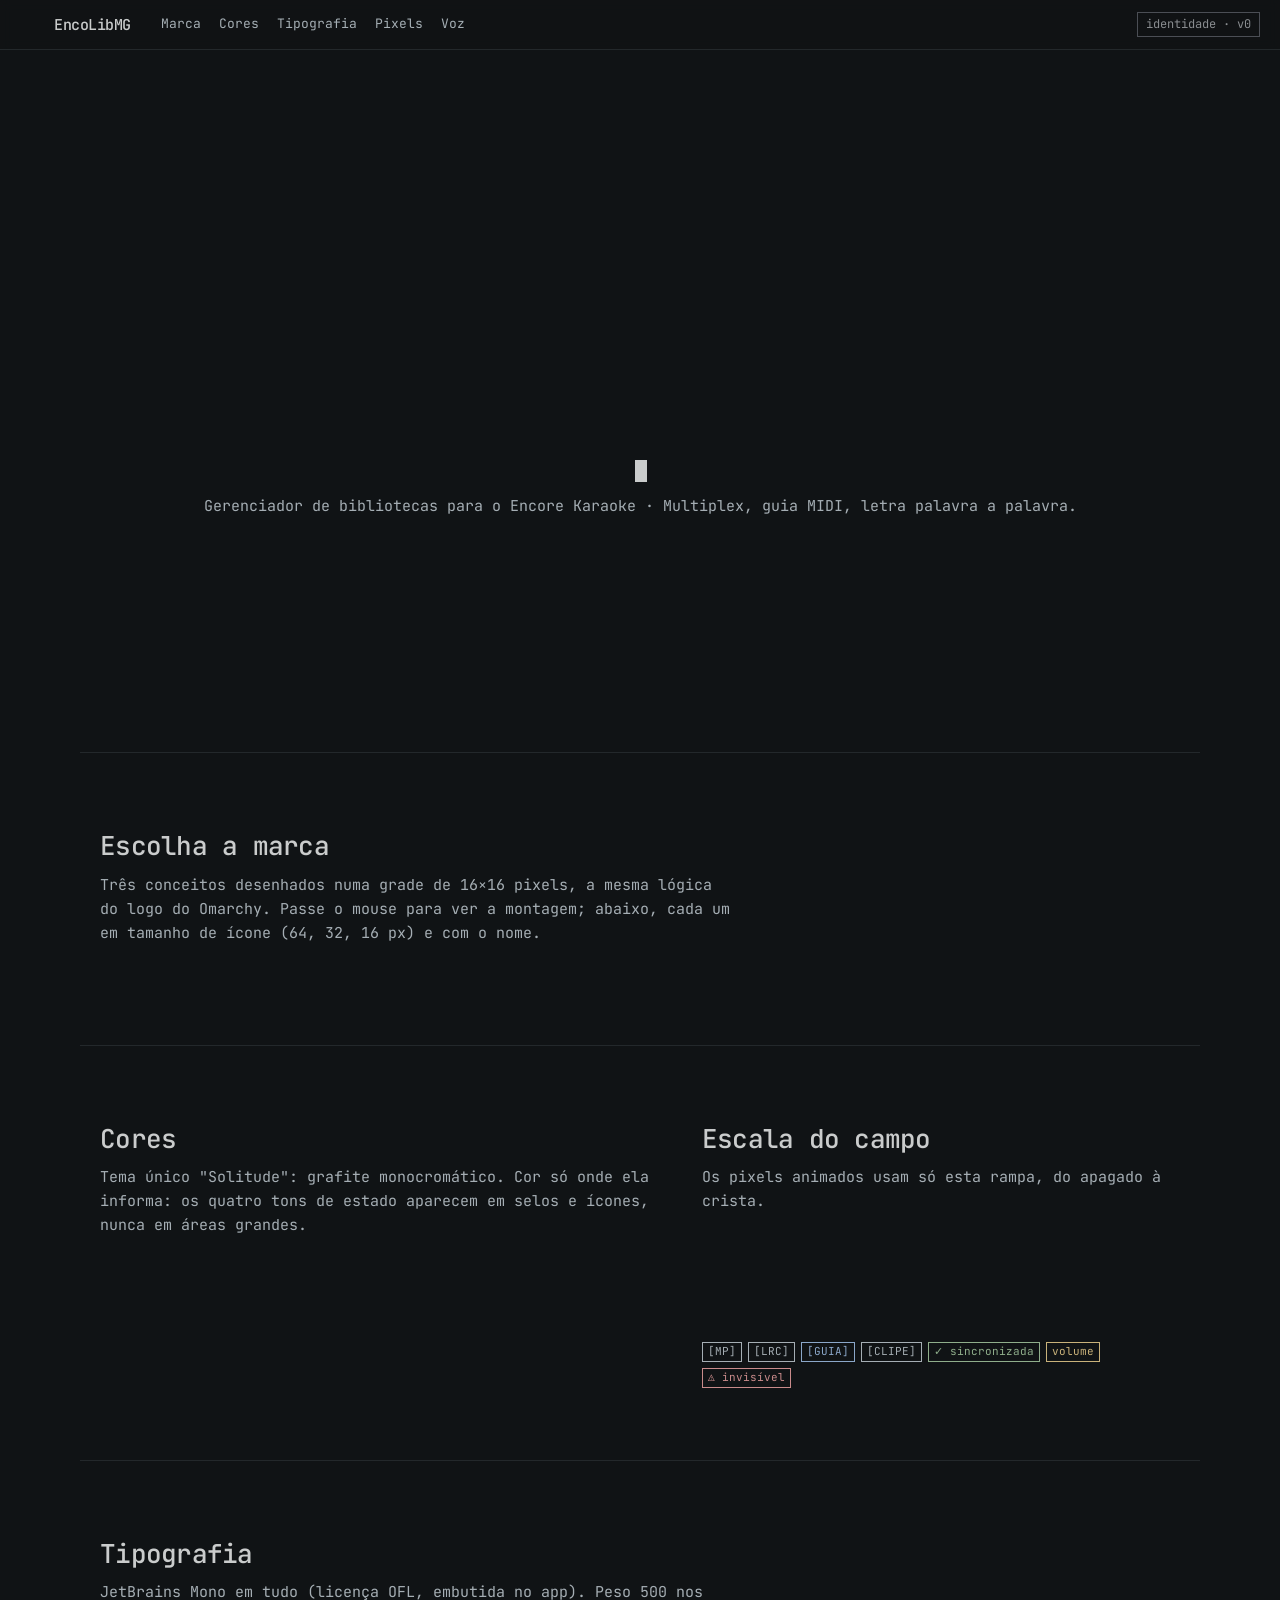
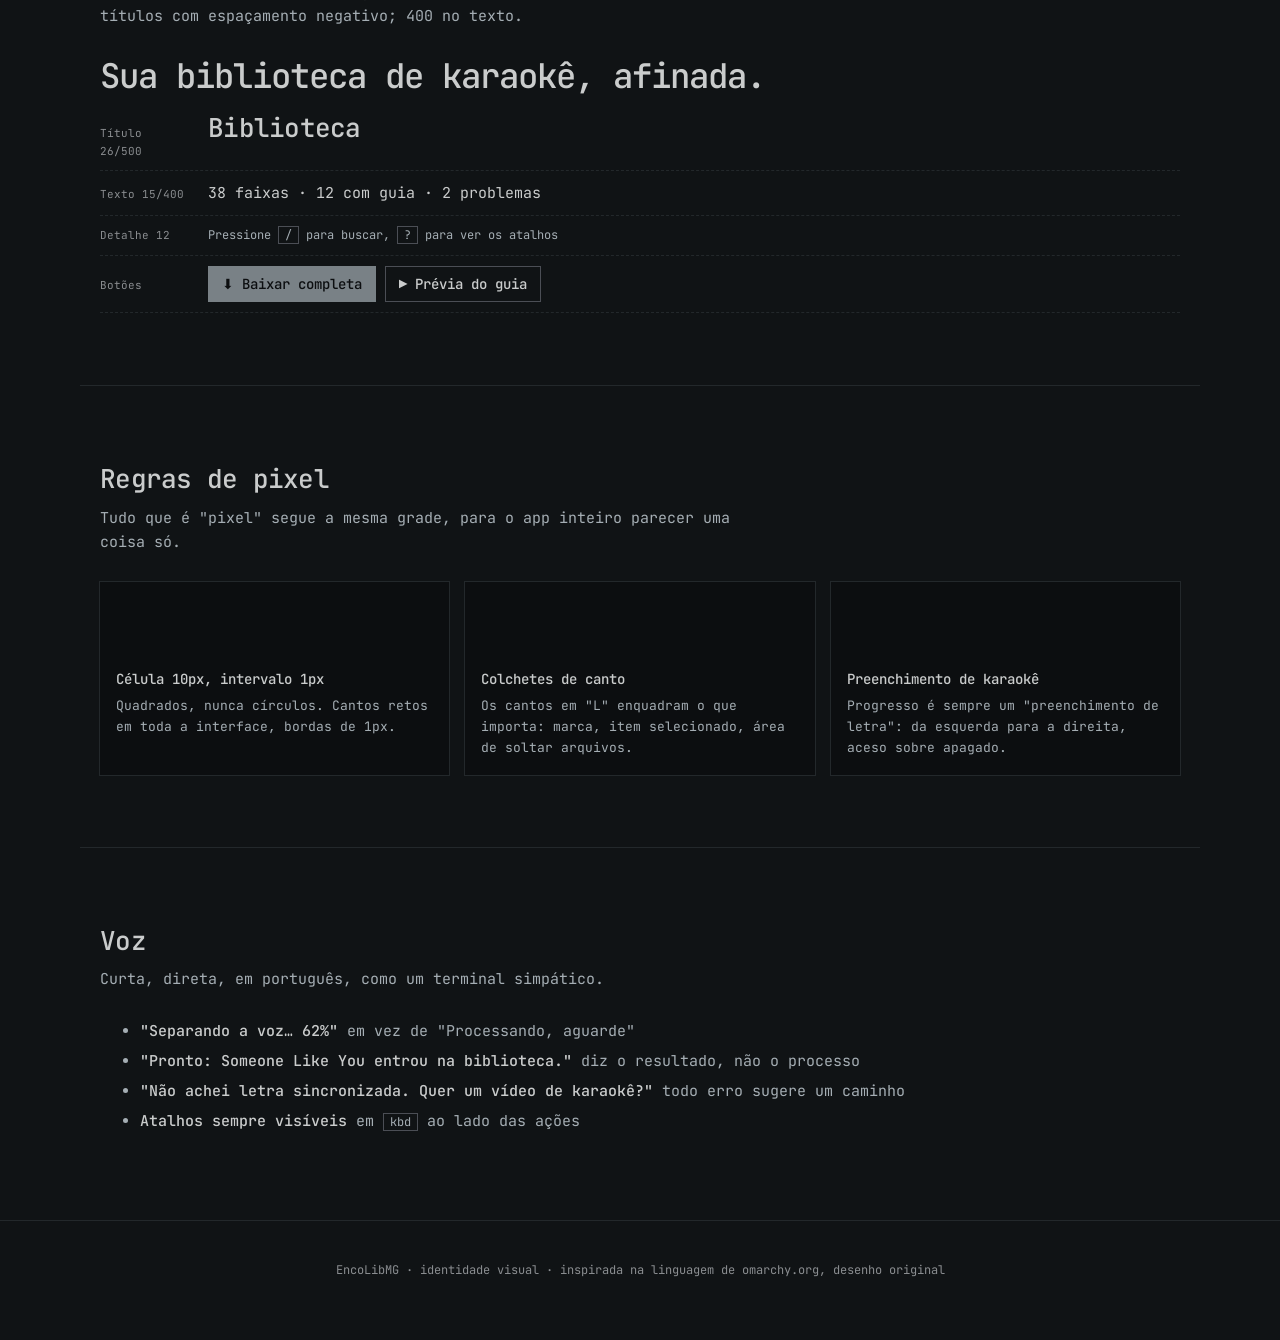
==== scripts/brand_page.html @ e3d18457 "EncoLibMG: engine (phases 1, 2, 5-7), web UI and brand Initial import of the project as it stands be" ====
<!doctype html>
<html lang="pt-BR">
<head>
<meta charset="utf-8">
<meta name="viewport" content="width=device-width, initial-scale=1">
<title>EncoLibMG — Identidade</title>
<link rel="preconnect" href="https://fonts.googleapis.com">
<link href="https://fonts.googleapis.com/css2?family=JetBrains+Mono:wght@400;500;700&display=swap" rel="stylesheet">
<style>
:root {
  --bg-deep:#0c0e10; --bg:#101315; --surface:#14181a; --border:#23282b; --border-strong:#4b4e55;
  --text:#cacccc; --text-2:#a5aeb4; --muted:#8a8d90; --brand:#798186; --brand-ink:#0c0e10;
  --field-bg:#080a0b; --field-dim:#2a2e30; --field-mid:#4e5457; --field-lit:#798186; --field-hover:#a1a7aa; --field-crest:#cccfd1;
  --ok:#8fae8b; --warn:#c9b27a; --bad:#c98b8b; --info:#8ba7c9;
  --ease: cubic-bezier(.2,.8,.2,1);
}
* { box-sizing: border-box; }
html, body { margin: 0; background: var(--bg); color: var(--text); font: 15px/1.6 "JetBrains Mono", ui-monospace, monospace; }
::selection { background: #343d41; }
a { color: inherit; }
header { position: sticky; top: 0; z-index: 5; display: flex; align-items: center; gap: 14px; padding: 12px 20px;
  background: color-mix(in srgb, var(--bg) 88%, transparent); backdrop-filter: blur(6px); border-bottom: 1px solid var(--border); }
header .name { font-weight: 500; letter-spacing: -.5px; }
header nav { display: flex; gap: 18px; margin-left: 16px; color: var(--text-2); font-size: 13px; }
header nav a { text-decoration: none; } header nav a:hover { color: var(--text); text-decoration: underline; text-underline-offset: 4px; }
header .pill { margin-left: auto; font-size: 12px; color: var(--muted); border: 1px solid var(--border-strong); padding: 2px 8px; }
.hero { position: relative; height: 78vh; min-height: 460px; overflow: hidden; display: grid; place-items: center; }
.hero canvas.field { position: absolute; inset: 0; width: 100%; height: 100%; }
.hero .inner { position: relative; text-align: center; pointer-events: none; }
.hero canvas.word { display: block; margin: 0 auto; image-rendering: pixelated; }
.tag { margin-top: 22px; font-size: 20px; font-weight: 500; letter-spacing: -.5px; min-height: 1.6em; }
.tag .caret { display: inline-block; width: .6em; height: 1.1em; background: var(--text); vertical-align: -3px; margin-left: 2px; animation: blink 1s steps(1) infinite; }
.sub { color: var(--text-2); margin-top: 6px; }
@keyframes blink { 50% { opacity: 0; } }
.rise { opacity: 0; transform: translateY(14px); animation: rise .6s var(--ease) forwards; }
@keyframes rise { to { opacity: 1; transform: none; } }
section { max-width: 1120px; margin: 0 auto; padding: 72px 20px; border-top: 1px solid var(--border); }
h2 { font-size: 26px; font-weight: 500; letter-spacing: -.75px; margin: 0 0 6px; }
.lead { color: var(--text-2); max-width: 70ch; margin: 0 0 28px; }
.marks { display: grid; grid-template-columns: repeat(3, 1fr); gap: 16px; }
.card { background: var(--bg-deep); box-shadow: 0 0 0 1px var(--border); padding: 20px; transition: box-shadow .2s var(--ease), transform .2s var(--ease); cursor: pointer; }
.card:hover { box-shadow: 0 0 0 1px var(--border-strong); transform: translateY(-2px); }
.card .stage { display: grid; place-items: center; height: 220px; background: var(--field-bg); box-shadow: inset 0 0 0 1px var(--border); }
.card h3 { margin: 16px 0 2px; font-size: 16px; font-weight: 500; }
.card h3 kbd { font: 11px "JetBrains Mono"; border: 1px solid var(--border-strong); padding: 0 5px; margin-right: 6px; color: var(--text-2); }
.card p { margin: 0; color: var(--text-2); font-size: 13px; }
.sizes { display: flex; align-items: end; gap: 16px; margin-top: 14px; padding-top: 14px; border-top: 1px dashed var(--border); color: var(--muted); font-size: 11px; }
.sizes figure { margin: 0; display: grid; justify-items: center; gap: 4px; }
.sizes canvas { image-rendering: pixelated; }
.lockup { display: flex; align-items: center; gap: 14px; margin-top: 14px; padding: 12px; background: var(--bg); box-shadow: 0 0 0 1px var(--border); }
.lockup .t { font-weight: 500; letter-spacing: -.5px; } .lockup .t b { color: var(--brand); font-weight: 500; }
.lockup.light { background: #f5f5f5; color: #111; box-shadow: none; } .lockup.light .t b { color: #6e6e6e; }
.grid2 { display: grid; grid-template-columns: 1.2fr 1fr; gap: 28px; }
.swatches { display: grid; grid-template-columns: repeat(4, 1fr); gap: 10px; }
.sw { box-shadow: 0 0 0 1px var(--border); }
.sw div { height: 64px; }
.sw span { display: block; padding: 6px 8px; font-size: 11px; color: var(--text-2); }
.sw span b { display: block; color: var(--text); font-weight: 500; }
.type .big { font-size: 34px; font-weight: 500; letter-spacing: -1px; line-height: 1.2; }
.type .row { display: flex; gap: 18px; align-items: baseline; padding: 10px 0; border-bottom: 1px dashed var(--border); }
.type .row span:first-child { width: 90px; color: var(--muted); font-size: 11px; flex: none; }
kbd { font: 12px "JetBrains Mono"; border: 1px solid var(--border-strong); padding: 0 6px; color: var(--text-2); }
.btn { display: inline-flex; align-items: center; gap: 8px; height: 36px; padding: 0 14px; font: 500 14px "JetBrains Mono"; border: 0; cursor: pointer;
  background: var(--brand); color: var(--brand-ink); transition: background .15s var(--ease); }
.btn:hover { background: var(--field-hover); }
.btn.ghost { background: transparent; color: var(--text); box-shadow: inset 0 0 0 1px var(--border-strong); }
.btn.ghost:hover { box-shadow: inset 0 0 0 1px var(--text-2); }
.badges { display: flex; flex-wrap: wrap; gap: 6px; margin-top: 14px; }
.badge { font-size: 11px; padding: 1px 6px; box-shadow: inset 0 0 0 1px currentColor; }
.voice li { margin: 6px 0; color: var(--text-2); } .voice li b { color: var(--text); font-weight: 500; }
.rules { display: grid; grid-template-columns: repeat(3, 1fr); gap: 16px; }
.rule { padding: 16px; box-shadow: 0 0 0 1px var(--border); background: var(--bg-deep); }
.rule h4 { margin: 0 0 6px; font-weight: 500; font-size: 14px; } .rule p { margin: 0; font-size: 13px; color: var(--text-2); }
.rule canvas { display: block; margin-bottom: 10px; image-rendering: pixelated; }
footer { text-align: center; color: var(--muted); font-size: 12px; padding: 40px 20px 60px; border-top: 1px solid var(--border); }
@media (max-width: 860px) { .marks, .rules, .grid2 { grid-template-columns: 1fr; } .swatches { grid-template-columns: repeat(2, 1fr); } }
@media (prefers-reduced-motion: reduce) { .rise { animation: none; opacity: 1; transform: none; } }
</style>
</head>
<body>
<header>
  <canvas id="hdrmark" width="16" height="16" style="width:20px;height:20px;image-rendering:pixelated"></canvas>
  <span class="name">EncoLibMG</span>
  <nav><a href="#marca">Marca</a><a href="#cores">Cores</a><a href="#tipo">Tipografia</a><a href="#pixels">Pixels</a><a href="#voz">Voz</a></nav>
  <span class="pill">identidade · v0</span>
</header>

<div class="hero">
  <canvas class="field" id="field"></canvas>
  <div class="inner">
    <canvas class="word" id="word"></canvas>
    <div class="tag rise" style="animation-delay:1.1s"><span id="typed"></span><span class="caret"></span></div>
    <div class="sub rise" style="animation-delay:1.3s">Gerenciador de bibliotecas para o Encore Karaoke · Multiplex, guia MIDI, letra palavra a palavra.</div>
  </div>
</div>

<section id="marca">
  <h2>Escolha a marca</h2>
  <p class="lead">Três conceitos desenhados numa grade de 16×16 pixels, a mesma lógica do logo do Omarchy. Passe o mouse para ver a montagem; abaixo, cada um em tamanho de ícone (64, 32, 16 px) e com o nome.</p>
  <div class="marks" id="marks"></div>
</section>

<section id="cores">
  <div class="grid2">
    <div>
      <h2>Cores</h2>
      <p class="lead">Tema único "Solitude": grafite monocromático. Cor só onde ela informa: os quatro tons de estado aparecem em selos e ícones, nunca em áreas grandes.</p>
      <div class="swatches" id="swatches"></div>
    </div>
    <div>
      <h2>Escala do campo</h2>
      <p class="lead">Os pixels animados usam só esta rampa, do apagado à crista.</p>
      <canvas id="ramp" width="440" height="80" style="width:100%;max-width:440px"></canvas>
      <div class="badges">
        <span class="badge" style="color:var(--text-2)">[MP]</span><span class="badge" style="color:var(--text-2)">[LRC]</span>
        <span class="badge" style="color:var(--info)">[GUIA]</span><span class="badge" style="color:var(--text-2)">[CLIPE]</span>
        <span class="badge" style="color:var(--ok)">✓ sincronizada</span><span class="badge" style="color:var(--warn)">volume</span>
        <span class="badge" style="color:var(--bad)">⚠ invisível</span>
      </div>
    </div>
  </div>
</section>

<section id="tipo" class="type">
  <h2>Tipografia</h2>
  <p class="lead">JetBrains Mono em tudo (licença OFL, embutida no app). Peso 500 nos títulos com espaçamento negativo; 400 no texto.</p>
  <div class="big">Sua biblioteca de karaokê, afinada.</div>
  <div class="row"><span>Título 26/500</span><span style="font-size:26px;font-weight:500;letter-spacing:-.75px">Biblioteca</span></div>
  <div class="row"><span>Texto 15/400</span><span>38 faixas · 12 com guia · 2 problemas</span></div>
  <div class="row"><span>Detalhe 12</span><span style="font-size:12px;color:var(--text-2)">Pressione <kbd>/</kbd> para buscar, <kbd>?</kbd> para ver os atalhos</span></div>
  <div class="row"><span>Botões</span><span><button class="btn">⬇ Baixar completa</button> <button class="btn ghost">▶ Prévia do guia</button></span></div>
</section>

<section id="pixels">
  <h2>Regras de pixel</h2>
  <p class="lead">Tudo que é "pixel" segue a mesma grade, para o app inteiro parecer uma coisa só.</p>
  <div class="rules">
    <div class="rule"><canvas id="r1" width="120" height="60"></canvas><h4>Célula 10px, intervalo 1px</h4><p>Quadrados, nunca círculos. Cantos retos em toda a interface, bordas de 1px.</p></div>
    <div class="rule"><canvas id="r2" width="120" height="60"></canvas><h4>Colchetes de canto</h4><p>Os cantos em "L" enquadram o que importa: marca, item selecionado, área de soltar arquivos.</p></div>
    <div class="rule"><canvas id="r3" width="120" height="60"></canvas><h4>Preenchimento de karaokê</h4><p>Progresso é sempre um "preenchimento de letra": da esquerda para a direita, aceso sobre apagado.</p></div>
  </div>
</section>

<section id="voz" class="voice">
  <h2>Voz</h2>
  <p class="lead">Curta, direta, em português, como um terminal simpático.</p>
  <ul>
    <li><b>"Separando a voz… 62%"</b> em vez de "Processando, aguarde"</li>
    <li><b>"Pronto: Someone Like You entrou na biblioteca."</b> diz o resultado, não o processo</li>
    <li><b>"Não achei letra sincronizada. Quer um vídeo de karaokê?"</b> todo erro sugere um caminho</li>
    <li><b>Atalhos sempre visíveis</b> em <kbd>kbd</kbd> ao lado das ações</li>
  </ul>
</section>

<footer>EncoLibMG · identidade visual · inspirada na linguagem de omarchy.org, desenho original</footer>

<script>
const DATA = __DATA__;
const P = DATA.palette;
const CONCEPTS = {
  A: ["Equalizador E", "Monograma: os braços do E são barras de nível, e o do meio ainda está \"soando\". Simples, forte em 16px, vira ícone de app."],
  B: ["Letra cantada", "Uma linha de karaokê no meio do preenchimento e a próxima esperando, entre colchetes. É exatamente o que o app produz."],
  C: ["Microfone", "O símbolo universal de karaokê, sólido, com as grades em tom médio e os mesmos colchetes de canto."],
};
const reduce = matchMedia("(prefers-reduced-motion: reduce)").matches;
const ease = t => 1 - Math.pow(1 - t, 3);

function cellsOf(grid) {
  const out = [];
  grid.forEach((row, y) => [...row].forEach((c, x) => { if (c === "#" || c === "+") out.push({ x, y, c }); }));
  return out;
}

// Pixel art that assembles from scattered points; re-plays on demand
function assembler(canvas, grid, cell, gap, opts = {}) {
  const w = Math.max(...grid.map(r => r.length)), h = grid.length;
  const dpr = devicePixelRatio || 1;
  canvas.width = (w * cell) * dpr; canvas.height = (h * cell) * dpr;
  canvas.style.width = w * cell + "px"; canvas.style.height = h * cell + "px";
  const ctx = canvas.getContext("2d"); ctx.scale(dpr, dpr);
  const cells = cellsOf(grid).map(c => ({ ...c, ox: 0, oy: 0, d: 0 }));
  let t0 = 0, raf = 0, mouse = null;
  function scatter() {
    t0 = performance.now();
    cells.forEach(c => {
      const a = Math.random() * Math.PI * 2, r = (opts.spread || 1.6) * Math.max(w, h) * cell * (0.4 + Math.random());
      c.ox = Math.cos(a) * r; c.oy = Math.sin(a) * r; c.d = Math.random() * (opts.stagger || 500) + (c.x / w) * 300;
    });
  }
  function frame(now) {
    ctx.clearRect(0, 0, w * cell, h * cell);
    let busy = false;
    for (const c of cells) {
      const k = reduce ? 1 : Math.min(1, Math.max(0, (now - t0 - c.d) / (opts.dur || 700)));
      if (k < 1) busy = true;
      const e = ease(k);
      let x = c.x * cell + c.ox * (1 - e), y = c.y * cell + c.oy * (1 - e);
      if (mouse && k === 1) {
        const dx = x - mouse.x, dy = y - mouse.y, dist = Math.hypot(dx, dy);
        if (dist < cell * 4) { const push = (1 - dist / (cell * 4)) * cell * .35; x += (Math.random() - .5) * push; y += (Math.random() - .5) * push; busy = true; }
      }
      // shimmer sweep every ~8s
      const sweep = ((now / 8000) % 1) * (w + 12) - 6;
      const lit = Math.abs(c.x - sweep) < 1.2;
      ctx.globalAlpha = .25 + .75 * e;
      ctx.fillStyle = c.c === "#" ? (lit ? P["field-crest"] : opts.lit || P.text) : (lit ? P["field-hover"] : opts.mid || P["field-mid"]);
      ctx.fillRect(x, y, cell - gap, cell - gap);
    }
    ctx.globalAlpha = 1;
    raf = requestAnimationFrame(frame);
  }
  canvas.addEventListener("mousemove", e => { const r = canvas.getBoundingClientRect(); mouse = { x: e.clientX - r.left, y: e.clientY - r.top }; });
  canvas.addEventListener("mouseleave", () => mouse = null);
  scatter(); raf = requestAnimationFrame(frame);
  return { replay: scatter };
}

function staticDraw(canvas, grid, px, gap = 0, lit = P.text, mid = P["field-mid"]) {
  const w = Math.max(...grid.map(r => r.length)), h = grid.length;
  canvas.width = w * px; canvas.height = h * px;
  const ctx = canvas.getContext("2d");
  cellsOf(grid).forEach(c => { ctx.fillStyle = c.c === "#" ? lit : mid; ctx.fillRect(c.x * px, c.y * px, px - gap, px - gap); });
}

// Background field: flicker at the edges, slow crests, diamond cursor trail, click ripple
function field(canvas) {
  const ctx = canvas.getContext("2d"), C = 10, G = 1;
  let cols, rows, heat, base, dpr, mouse = null, ripples = [];
  const ramp = [P["field-bg"], P["field-dim"], P["field-mid"], P["field-lit"], P["field-hover"], P["field-crest"]];
  function resize() {
    dpr = devicePixelRatio || 1;
    canvas.width = canvas.clientWidth * dpr; canvas.height = canvas.clientHeight * dpr; ctx.setTransform(dpr, 0, 0, dpr, 0, 0);
    cols = Math.ceil(canvas.clientWidth / C); rows = Math.ceil(canvas.clientHeight / C);
    heat = new Float32Array(cols * rows); base = new Float32Array(cols * rows);
    // density: strong at the sides and the bottom, fading smoothly to nothing in the middle
    for (let y = 0; y < rows; y++) for (let x = 0; x < cols; x++) {
      const edge = Math.min(x, cols - 1 - x) / cols;
      const side = Math.pow(Math.max(0, 1 - edge / .24), 2);
      const bottom = Math.pow(Math.max(0, (y / rows - .55) / .45), 2);
      base[y * cols + x] = Math.min(1, Math.max(side * .95, bottom * .85) + side * bottom * .3);
    }
  }
  resize(); addEventListener("resize", resize);
  canvas.parentElement.addEventListener("mousemove", e => { const r = canvas.getBoundingClientRect(); mouse = { x: (e.clientX - r.left) / C | 0, y: (e.clientY - r.top) / C | 0 }; });
  canvas.parentElement.addEventListener("mouseleave", () => mouse = null);
  canvas.parentElement.addEventListener("click", e => { const r = canvas.getBoundingClientRect(); ripples.push({ x: (e.clientX - r.left) / C, y: (e.clientY - r.top) / C, t: performance.now() }); });
  function frame(now) {
    ctx.fillStyle = P.bg; ctx.fillRect(0, 0, canvas.clientWidth, canvas.clientHeight);
    const crest = ((now / 9000) % 1) * (cols + rows) * 1.4 - rows;
    for (let y = 0; y < rows; y++) for (let x = 0; x < cols; x++) {
      const i = y * cols + x;
      let v = heat[i] * .93;
      // a few pixels wake up each frame, more of them where the density is high
      if (Math.random() < base[i] * .035) v = Math.max(v, (.25 + Math.random() * .55) * (.5 + base[i] * .5));
      if (mouse) { const d = Math.abs(x - mouse.x) + Math.abs(y - mouse.y); if (d < 4) v = Math.max(v, (4 - d) / 4 * .95); }
      for (const r of ripples) { const age = (now - r.t) / 1000, d = Math.abs(Math.hypot(x - r.x, y - r.y) - age * 32); if (age < 1.2 && d < .8) v = Math.max(v, (1 - age / 1.2)); }
      const wave = Math.max(0, 1 - Math.abs((x + y) - crest) / 2) * .7 * base[i];
      heat[i] = v;
      const level = Math.max(v, wave);
      if (level < .1) continue;
      ctx.fillStyle = ramp[Math.min(5, 1 + (level * 5) | 0)];
      ctx.fillRect(x * C, y * C, C - G, C - G);
    }
    ripples = ripples.filter(r => now - r.t < 1200);
    requestAnimationFrame(frame);
  }
  requestAnimationFrame(frame);
}

// typed tagline
function typer(el, lines) {
  let li = 0, ci = 0, dir = 1;
  (function tick() {
    const s = lines[li];
    ci += dir; el.textContent = s.slice(0, ci);
    let wait = dir > 0 ? 55 + Math.random() * 60 : 25;
    if (ci === s.length && dir > 0) { dir = -1; wait = 2200; }
    else if (ci === 0 && dir < 0) { dir = 1; li = (li + 1) % lines.length; wait = 400; }
    setTimeout(tick, wait);
  })();
}

// ---- build page
field(document.getElementById("field"));
const word = assembler(document.getElementById("word"), DATA.wordmark, Math.min(9, Math.floor(innerWidth * .8 / 108)), 1, { spread: .9, stagger: 700, dur: 900 });
setTimeout(() => typer(document.getElementById("typed"), ["Sua biblioteca de karaokê, afinada.", "Queen - Bohemian Rhapsody", "Multiplex + LRC + guia", "Adele - Someone Like You"]), 1100);
staticDraw(document.getElementById("hdrmark"), DATA.marks[DATA.chosen], 1);

const marksEl = document.getElementById("marks");
for (const [k, grid] of Object.entries(DATA.marks)) {
  const card = document.createElement("div");
  card.className = "card rise"; card.style.animationDelay = (Object.keys(DATA.marks).indexOf(k) * 80) + "ms";
  card.innerHTML = `<div class="stage"><canvas></canvas></div>
    <h3><kbd>${k}</kbd>${CONCEPTS[k][0]}${k === DATA.chosen ? " <span class=\"badge\" style=\"color:var(--ok)\">✓ escolhida</span>" : ""}</h3><p>${CONCEPTS[k][1]}</p>
    <div class="sizes"><figure><canvas></canvas>64</figure><figure><canvas></canvas>32</figure><figure><canvas></canvas>16</figure></div>
    <div class="lockup"><canvas></canvas><span class="t">EncoLib<b>MG</b></span></div>
    <div class="lockup light"><canvas></canvas><span class="t">EncoLib<b>MG</b></span></div>`;
  marksEl.appendChild(card);
  const cs = card.querySelectorAll("canvas");
  const a = assembler(cs[0], grid, 11, 1);
  card.addEventListener("mouseenter", () => a.replay());
  [4, 2, 1].forEach((px, i) => staticDraw(cs[1 + i], grid, px));
  staticDraw(cs[4], grid, 2); cs[4].style.width = cs[4].style.height = "28px";
  staticDraw(cs[5], grid, 2, 0, "#111", "#9a9a9a"); cs[5].style.width = cs[5].style.height = "28px";
}

const SW = [["bg-deep", "fundo profundo"], ["bg", "fundo"], ["surface", "superfície"], ["border-strong", "borda forte"],
            ["text", "texto"], ["text-2", "texto 2"], ["muted", "apagado"], ["brand", "marca"]];
const swEl = document.getElementById("swatches");
for (const [k, label] of SW) swEl.insertAdjacentHTML("beforeend", `<div class="sw"><div style="background:${P[k]}"></div><span><b>${label}</b>${P[k]}</span></div>`);
for (const [k, v] of [["ok", "#8fae8b"], ["warn", "#c9b27a"], ["bad", "#c98b8b"], ["info", "#8ba7c9"]])
  swEl.insertAdjacentHTML("beforeend", `<div class="sw"><div style="background:${v}"></div><span><b>${k}</b>${v}</span></div>`);

(() => { const c = document.getElementById("ramp"), x = c.getContext("2d");
  const ramp = ["field-bg", "field-dim", "field-mid", "field-lit", "field-hover", "field-crest"];
  ramp.forEach((k, i) => {
    for (let j = 0; j < 4; j++) for (let r = 0; r < 4; r++) { x.fillStyle = P[k]; x.fillRect(i * 73 + j * 12, 8 + r * 12, 11, 11); }
    x.fillStyle = P.muted; x.font = "11px 'JetBrains Mono', monospace"; x.fillText(k.replace("field-", ""), i * 73, 72);
  }); })();

(() => { const r1 = document.getElementById("r1").getContext("2d");
  for (let y = 0; y < 6; y++) for (let x = 0; x < 12; x++) { r1.fillStyle = (x + y) % 5 ? P["field-dim"] : P["field-lit"]; r1.fillRect(x * 10, y * 10, 9, 9); }
  const r2 = document.getElementById("r2").getContext("2d"); r2.fillStyle = P.text;
  [[0,0],[1,0],[2,0],[0,1],[0,2],[9,0],[10,0],[11,0],[11,1],[11,2],[0,3],[0,4],[0,5],[1,5],[2,5],[11,3],[11,4],[11,5],[10,5],[9,5]].forEach(([x,y]) => r2.fillRect(x*10, y*10, 9, 9));
  const r3c = document.getElementById("r3"), r3 = r3c.getContext("2d"); let p = 0;
  (function f() { r3.clearRect(0, 0, 120, 60); for (let x = 0; x < 12; x++) for (let y = 2; y < 4; y++) { r3.fillStyle = x < p ? P.text : P["field-mid"]; r3.fillRect(x*10, y*10, 9, 9); }
    p = (p + .08) % 14; requestAnimationFrame(f); })(); })();
</script>
</body>
</html>
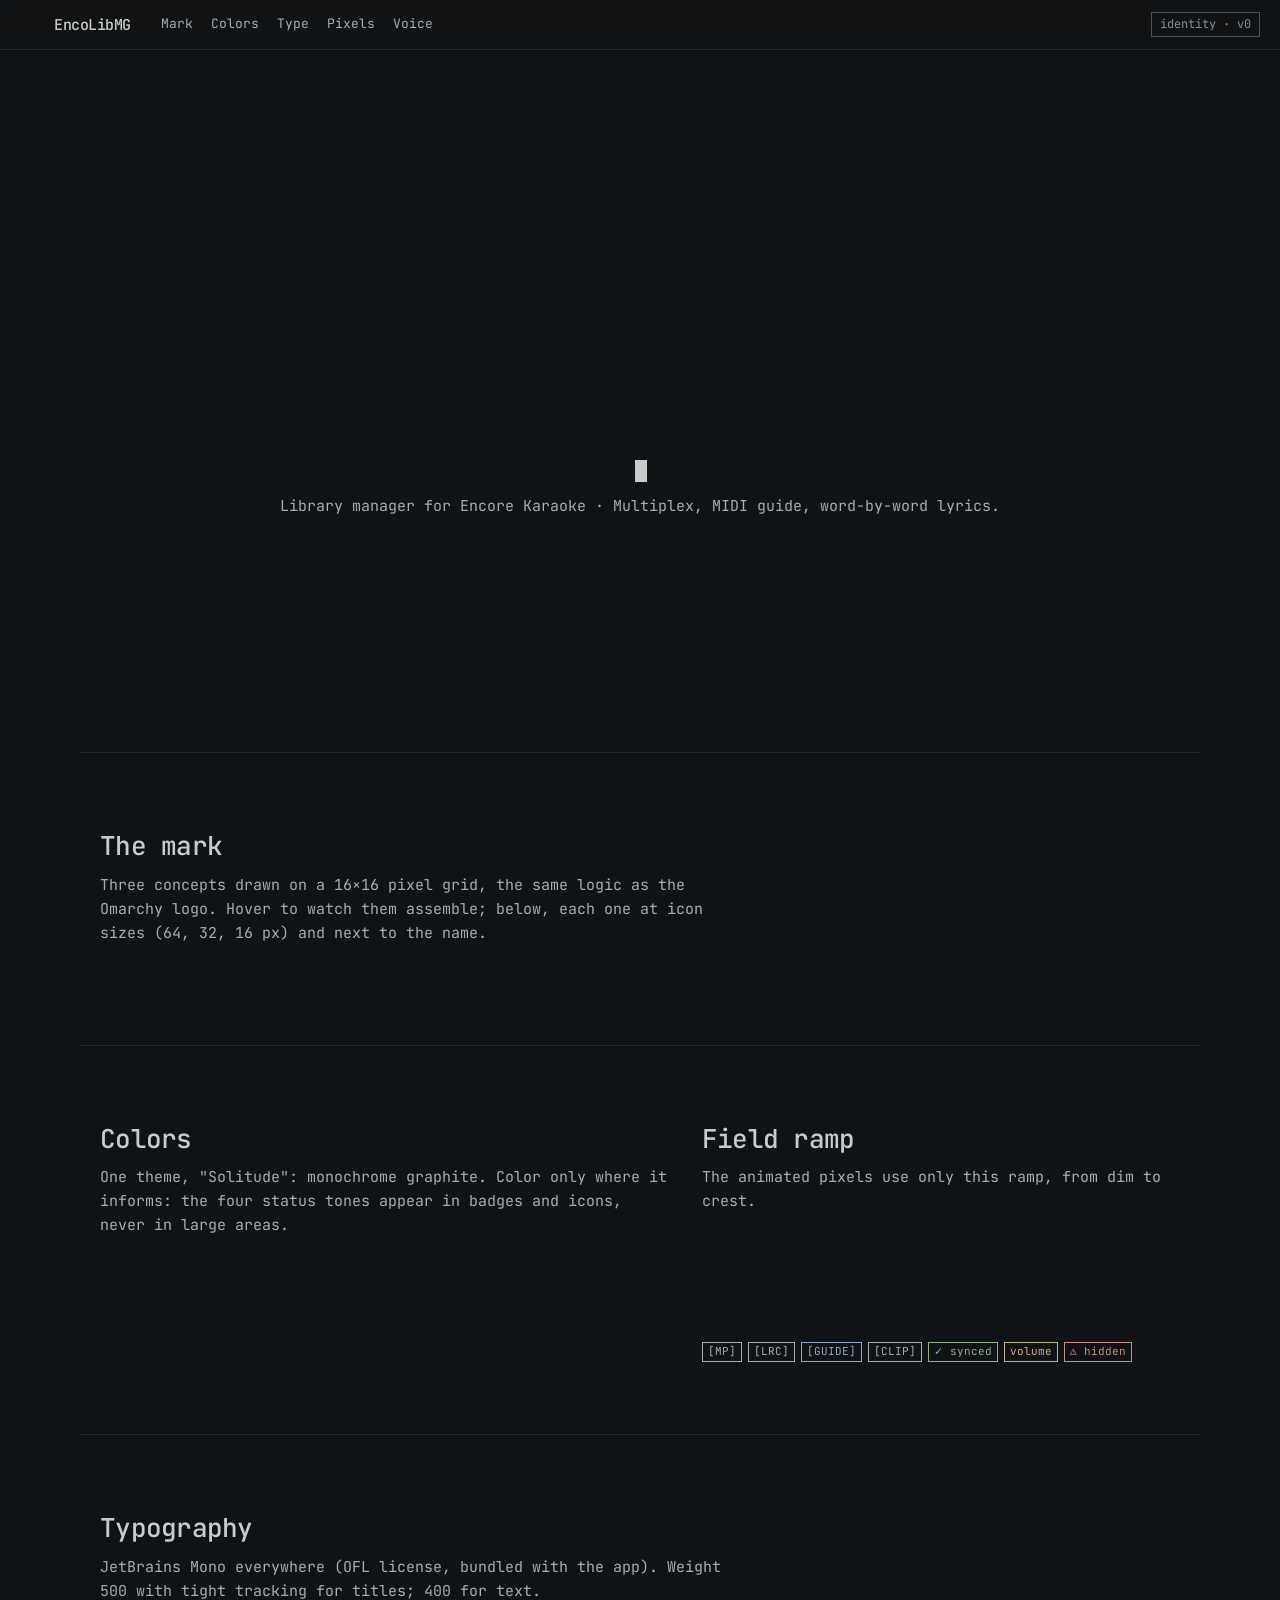
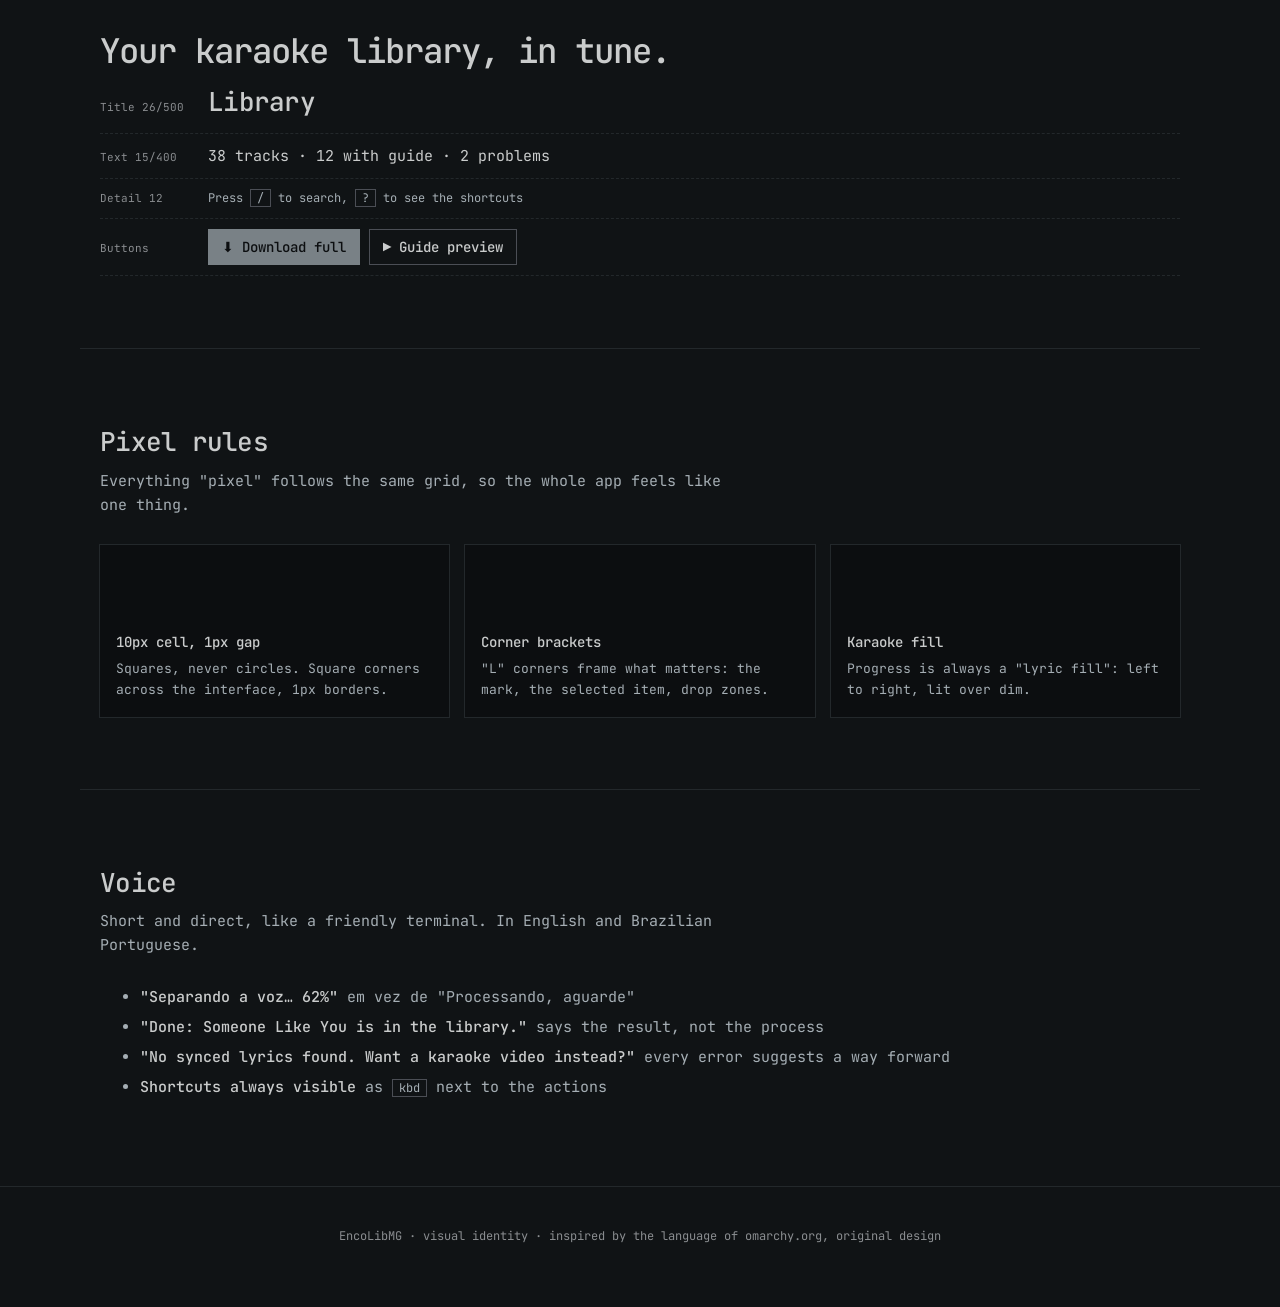
==== commit 3278952e: "M1: full English translation with live language switching - i18n: Python + JS share one catalog (enc" ====
--- a/scripts/brand_page.html
+++ b/scripts/brand_page.html
@@ -1,330 +1,330 @@
-<!doctype html>
-<html lang="pt-BR">
-<head>
-<meta charset="utf-8">
-<meta name="viewport" content="width=device-width, initial-scale=1">
-<title>EncoLibMG — Identidade</title>
-<link rel="preconnect" href="https://fonts.googleapis.com">
-<link href="https://fonts.googleapis.com/css2?family=JetBrains+Mono:wght@400;500;700&display=swap" rel="stylesheet">
-<style>
-:root {
-  --bg-deep:#0c0e10; --bg:#101315; --surface:#14181a; --border:#23282b; --border-strong:#4b4e55;
-  --text:#cacccc; --text-2:#a5aeb4; --muted:#8a8d90; --brand:#798186; --brand-ink:#0c0e10;
-  --field-bg:#080a0b; --field-dim:#2a2e30; --field-mid:#4e5457; --field-lit:#798186; --field-hover:#a1a7aa; --field-crest:#cccfd1;
-  --ok:#8fae8b; --warn:#c9b27a; --bad:#c98b8b; --info:#8ba7c9;
-  --ease: cubic-bezier(.2,.8,.2,1);
-}
-* { box-sizing: border-box; }
-html, body { margin: 0; background: var(--bg); color: var(--text); font: 15px/1.6 "JetBrains Mono", ui-monospace, monospace; }
-::selection { background: #343d41; }
-a { color: inherit; }
-header { position: sticky; top: 0; z-index: 5; display: flex; align-items: center; gap: 14px; padding: 12px 20px;
-  background: color-mix(in srgb, var(--bg) 88%, transparent); backdrop-filter: blur(6px); border-bottom: 1px solid var(--border); }
-header .name { font-weight: 500; letter-spacing: -.5px; }
-header nav { display: flex; gap: 18px; margin-left: 16px; color: var(--text-2); font-size: 13px; }
-header nav a { text-decoration: none; } header nav a:hover { color: var(--text); text-decoration: underline; text-underline-offset: 4px; }
-header .pill { margin-left: auto; font-size: 12px; color: var(--muted); border: 1px solid var(--border-strong); padding: 2px 8px; }
-.hero { position: relative; height: 78vh; min-height: 460px; overflow: hidden; display: grid; place-items: center; }
-.hero canvas.field { position: absolute; inset: 0; width: 100%; height: 100%; }
-.hero .inner { position: relative; text-align: center; pointer-events: none; }
-.hero canvas.word { display: block; margin: 0 auto; image-rendering: pixelated; }
-.tag { margin-top: 22px; font-size: 20px; font-weight: 500; letter-spacing: -.5px; min-height: 1.6em; }
-.tag .caret { display: inline-block; width: .6em; height: 1.1em; background: var(--text); vertical-align: -3px; margin-left: 2px; animation: blink 1s steps(1) infinite; }
-.sub { color: var(--text-2); margin-top: 6px; }
-@keyframes blink { 50% { opacity: 0; } }
-.rise { opacity: 0; transform: translateY(14px); animation: rise .6s var(--ease) forwards; }
-@keyframes rise { to { opacity: 1; transform: none; } }
-section { max-width: 1120px; margin: 0 auto; padding: 72px 20px; border-top: 1px solid var(--border); }
-h2 { font-size: 26px; font-weight: 500; letter-spacing: -.75px; margin: 0 0 6px; }
-.lead { color: var(--text-2); max-width: 70ch; margin: 0 0 28px; }
-.marks { display: grid; grid-template-columns: repeat(3, 1fr); gap: 16px; }
-.card { background: var(--bg-deep); box-shadow: 0 0 0 1px var(--border); padding: 20px; transition: box-shadow .2s var(--ease), transform .2s var(--ease); cursor: pointer; }
-.card:hover { box-shadow: 0 0 0 1px var(--border-strong); transform: translateY(-2px); }
-.card .stage { display: grid; place-items: center; height: 220px; background: var(--field-bg); box-shadow: inset 0 0 0 1px var(--border); }
-.card h3 { margin: 16px 0 2px; font-size: 16px; font-weight: 500; }
-.card h3 kbd { font: 11px "JetBrains Mono"; border: 1px solid var(--border-strong); padding: 0 5px; margin-right: 6px; color: var(--text-2); }
-.card p { margin: 0; color: var(--text-2); font-size: 13px; }
-.sizes { display: flex; align-items: end; gap: 16px; margin-top: 14px; padding-top: 14px; border-top: 1px dashed var(--border); color: var(--muted); font-size: 11px; }
-.sizes figure { margin: 0; display: grid; justify-items: center; gap: 4px; }
-.sizes canvas { image-rendering: pixelated; }
-.lockup { display: flex; align-items: center; gap: 14px; margin-top: 14px; padding: 12px; background: var(--bg); box-shadow: 0 0 0 1px var(--border); }
-.lockup .t { font-weight: 500; letter-spacing: -.5px; } .lockup .t b { color: var(--brand); font-weight: 500; }
-.lockup.light { background: #f5f5f5; color: #111; box-shadow: none; } .lockup.light .t b { color: #6e6e6e; }
-.grid2 { display: grid; grid-template-columns: 1.2fr 1fr; gap: 28px; }
-.swatches { display: grid; grid-template-columns: repeat(4, 1fr); gap: 10px; }
-.sw { box-shadow: 0 0 0 1px var(--border); }
-.sw div { height: 64px; }
-.sw span { display: block; padding: 6px 8px; font-size: 11px; color: var(--text-2); }
-.sw span b { display: block; color: var(--text); font-weight: 500; }
-.type .big { font-size: 34px; font-weight: 500; letter-spacing: -1px; line-height: 1.2; }
-.type .row { display: flex; gap: 18px; align-items: baseline; padding: 10px 0; border-bottom: 1px dashed var(--border); }
-.type .row span:first-child { width: 90px; color: var(--muted); font-size: 11px; flex: none; }
-kbd { font: 12px "JetBrains Mono"; border: 1px solid var(--border-strong); padding: 0 6px; color: var(--text-2); }
-.btn { display: inline-flex; align-items: center; gap: 8px; height: 36px; padding: 0 14px; font: 500 14px "JetBrains Mono"; border: 0; cursor: pointer;
-  background: var(--brand); color: var(--brand-ink); transition: background .15s var(--ease); }
-.btn:hover { background: var(--field-hover); }
-.btn.ghost { background: transparent; color: var(--text); box-shadow: inset 0 0 0 1px var(--border-strong); }
-.btn.ghost:hover { box-shadow: inset 0 0 0 1px var(--text-2); }
-.badges { display: flex; flex-wrap: wrap; gap: 6px; margin-top: 14px; }
-.badge { font-size: 11px; padding: 1px 6px; box-shadow: inset 0 0 0 1px currentColor; }
-.voice li { margin: 6px 0; color: var(--text-2); } .voice li b { color: var(--text); font-weight: 500; }
-.rules { display: grid; grid-template-columns: repeat(3, 1fr); gap: 16px; }
-.rule { padding: 16px; box-shadow: 0 0 0 1px var(--border); background: var(--bg-deep); }
-.rule h4 { margin: 0 0 6px; font-weight: 500; font-size: 14px; } .rule p { margin: 0; font-size: 13px; color: var(--text-2); }
-.rule canvas { display: block; margin-bottom: 10px; image-rendering: pixelated; }
-footer { text-align: center; color: var(--muted); font-size: 12px; padding: 40px 20px 60px; border-top: 1px solid var(--border); }
-@media (max-width: 860px) { .marks, .rules, .grid2 { grid-template-columns: 1fr; } .swatches { grid-template-columns: repeat(2, 1fr); } }
-@media (prefers-reduced-motion: reduce) { .rise { animation: none; opacity: 1; transform: none; } }
-</style>
-</head>
-<body>
-<header>
-  <canvas id="hdrmark" width="16" height="16" style="width:20px;height:20px;image-rendering:pixelated"></canvas>
-  <span class="name">EncoLibMG</span>
-  <nav><a href="#marca">Marca</a><a href="#cores">Cores</a><a href="#tipo">Tipografia</a><a href="#pixels">Pixels</a><a href="#voz">Voz</a></nav>
-  <span class="pill">identidade · v0</span>
-</header>
-
-<div class="hero">
-  <canvas class="field" id="field"></canvas>
-  <div class="inner">
-    <canvas class="word" id="word"></canvas>
-    <div class="tag rise" style="animation-delay:1.1s"><span id="typed"></span><span class="caret"></span></div>
-    <div class="sub rise" style="animation-delay:1.3s">Gerenciador de bibliotecas para o Encore Karaoke · Multiplex, guia MIDI, letra palavra a palavra.</div>
-  </div>
-</div>
-
-<section id="marca">
-  <h2>Escolha a marca</h2>
-  <p class="lead">Três conceitos desenhados numa grade de 16×16 pixels, a mesma lógica do logo do Omarchy. Passe o mouse para ver a montagem; abaixo, cada um em tamanho de ícone (64, 32, 16 px) e com o nome.</p>
-  <div class="marks" id="marks"></div>
-</section>
-
-<section id="cores">
-  <div class="grid2">
-    <div>
-      <h2>Cores</h2>
-      <p class="lead">Tema único "Solitude": grafite monocromático. Cor só onde ela informa: os quatro tons de estado aparecem em selos e ícones, nunca em áreas grandes.</p>
-      <div class="swatches" id="swatches"></div>
-    </div>
-    <div>
-      <h2>Escala do campo</h2>
-      <p class="lead">Os pixels animados usam só esta rampa, do apagado à crista.</p>
-      <canvas id="ramp" width="440" height="80" style="width:100%;max-width:440px"></canvas>
-      <div class="badges">
-        <span class="badge" style="color:var(--text-2)">[MP]</span><span class="badge" style="color:var(--text-2)">[LRC]</span>
-        <span class="badge" style="color:var(--info)">[GUIA]</span><span class="badge" style="color:var(--text-2)">[CLIPE]</span>
-        <span class="badge" style="color:var(--ok)">✓ sincronizada</span><span class="badge" style="color:var(--warn)">volume</span>
-        <span class="badge" style="color:var(--bad)">⚠ invisível</span>
-      </div>
-    </div>
-  </div>
-</section>
-
-<section id="tipo" class="type">
-  <h2>Tipografia</h2>
-  <p class="lead">JetBrains Mono em tudo (licença OFL, embutida no app). Peso 500 nos títulos com espaçamento negativo; 400 no texto.</p>
-  <div class="big">Sua biblioteca de karaokê, afinada.</div>
-  <div class="row"><span>Título 26/500</span><span style="font-size:26px;font-weight:500;letter-spacing:-.75px">Biblioteca</span></div>
-  <div class="row"><span>Texto 15/400</span><span>38 faixas · 12 com guia · 2 problemas</span></div>
-  <div class="row"><span>Detalhe 12</span><span style="font-size:12px;color:var(--text-2)">Pressione <kbd>/</kbd> para buscar, <kbd>?</kbd> para ver os atalhos</span></div>
-  <div class="row"><span>Botões</span><span><button class="btn">⬇ Baixar completa</button> <button class="btn ghost">▶ Prévia do guia</button></span></div>
-</section>
-
-<section id="pixels">
-  <h2>Regras de pixel</h2>
-  <p class="lead">Tudo que é "pixel" segue a mesma grade, para o app inteiro parecer uma coisa só.</p>
-  <div class="rules">
-    <div class="rule"><canvas id="r1" width="120" height="60"></canvas><h4>Célula 10px, intervalo 1px</h4><p>Quadrados, nunca círculos. Cantos retos em toda a interface, bordas de 1px.</p></div>
-    <div class="rule"><canvas id="r2" width="120" height="60"></canvas><h4>Colchetes de canto</h4><p>Os cantos em "L" enquadram o que importa: marca, item selecionado, área de soltar arquivos.</p></div>
-    <div class="rule"><canvas id="r3" width="120" height="60"></canvas><h4>Preenchimento de karaokê</h4><p>Progresso é sempre um "preenchimento de letra": da esquerda para a direita, aceso sobre apagado.</p></div>
-  </div>
-</section>
-
-<section id="voz" class="voice">
-  <h2>Voz</h2>
-  <p class="lead">Curta, direta, em português, como um terminal simpático.</p>
-  <ul>
-    <li><b>"Separando a voz… 62%"</b> em vez de "Processando, aguarde"</li>
-    <li><b>"Pronto: Someone Like You entrou na biblioteca."</b> diz o resultado, não o processo</li>
-    <li><b>"Não achei letra sincronizada. Quer um vídeo de karaokê?"</b> todo erro sugere um caminho</li>
-    <li><b>Atalhos sempre visíveis</b> em <kbd>kbd</kbd> ao lado das ações</li>
-  </ul>
-</section>
-
-<footer>EncoLibMG · identidade visual · inspirada na linguagem de omarchy.org, desenho original</footer>
-
-<script>
-const DATA = __DATA__;
-const P = DATA.palette;
-const CONCEPTS = {
-  A: ["Equalizador E", "Monograma: os braços do E são barras de nível, e o do meio ainda está \"soando\". Simples, forte em 16px, vira ícone de app."],
-  B: ["Letra cantada", "Uma linha de karaokê no meio do preenchimento e a próxima esperando, entre colchetes. É exatamente o que o app produz."],
-  C: ["Microfone", "O símbolo universal de karaokê, sólido, com as grades em tom médio e os mesmos colchetes de canto."],
-};
-const reduce = matchMedia("(prefers-reduced-motion: reduce)").matches;
-const ease = t => 1 - Math.pow(1 - t, 3);
-
-function cellsOf(grid) {
-  const out = [];
-  grid.forEach((row, y) => [...row].forEach((c, x) => { if (c === "#" || c === "+") out.push({ x, y, c }); }));
-  return out;
-}
-
-// Pixel art that assembles from scattered points; re-plays on demand
-function assembler(canvas, grid, cell, gap, opts = {}) {
-  const w = Math.max(...grid.map(r => r.length)), h = grid.length;
-  const dpr = devicePixelRatio || 1;
-  canvas.width = (w * cell) * dpr; canvas.height = (h * cell) * dpr;
-  canvas.style.width = w * cell + "px"; canvas.style.height = h * cell + "px";
-  const ctx = canvas.getContext("2d"); ctx.scale(dpr, dpr);
-  const cells = cellsOf(grid).map(c => ({ ...c, ox: 0, oy: 0, d: 0 }));
-  let t0 = 0, raf = 0, mouse = null;
-  function scatter() {
-    t0 = performance.now();
-    cells.forEach(c => {
-      const a = Math.random() * Math.PI * 2, r = (opts.spread || 1.6) * Math.max(w, h) * cell * (0.4 + Math.random());
-      c.ox = Math.cos(a) * r; c.oy = Math.sin(a) * r; c.d = Math.random() * (opts.stagger || 500) + (c.x / w) * 300;
-    });
-  }
-  function frame(now) {
-    ctx.clearRect(0, 0, w * cell, h * cell);
-    let busy = false;
-    for (const c of cells) {
-      const k = reduce ? 1 : Math.min(1, Math.max(0, (now - t0 - c.d) / (opts.dur || 700)));
-      if (k < 1) busy = true;
-      const e = ease(k);
-      let x = c.x * cell + c.ox * (1 - e), y = c.y * cell + c.oy * (1 - e);
-      if (mouse && k === 1) {
-        const dx = x - mouse.x, dy = y - mouse.y, dist = Math.hypot(dx, dy);
-        if (dist < cell * 4) { const push = (1 - dist / (cell * 4)) * cell * .35; x += (Math.random() - .5) * push; y += (Math.random() - .5) * push; busy = true; }
-      }
-      // shimmer sweep every ~8s
-      const sweep = ((now / 8000) % 1) * (w + 12) - 6;
-      const lit = Math.abs(c.x - sweep) < 1.2;
-      ctx.globalAlpha = .25 + .75 * e;
-      ctx.fillStyle = c.c === "#" ? (lit ? P["field-crest"] : opts.lit || P.text) : (lit ? P["field-hover"] : opts.mid || P["field-mid"]);
-      ctx.fillRect(x, y, cell - gap, cell - gap);
-    }
-    ctx.globalAlpha = 1;
-    raf = requestAnimationFrame(frame);
-  }
-  canvas.addEventListener("mousemove", e => { const r = canvas.getBoundingClientRect(); mouse = { x: e.clientX - r.left, y: e.clientY - r.top }; });
-  canvas.addEventListener("mouseleave", () => mouse = null);
-  scatter(); raf = requestAnimationFrame(frame);
-  return { replay: scatter };
-}
-
-function staticDraw(canvas, grid, px, gap = 0, lit = P.text, mid = P["field-mid"]) {
-  const w = Math.max(...grid.map(r => r.length)), h = grid.length;
-  canvas.width = w * px; canvas.height = h * px;
-  const ctx = canvas.getContext("2d");
-  cellsOf(grid).forEach(c => { ctx.fillStyle = c.c === "#" ? lit : mid; ctx.fillRect(c.x * px, c.y * px, px - gap, px - gap); });
-}
-
-// Background field: flicker at the edges, slow crests, diamond cursor trail, click ripple
-function field(canvas) {
-  const ctx = canvas.getContext("2d"), C = 10, G = 1;
-  let cols, rows, heat, base, dpr, mouse = null, ripples = [];
-  const ramp = [P["field-bg"], P["field-dim"], P["field-mid"], P["field-lit"], P["field-hover"], P["field-crest"]];
-  function resize() {
-    dpr = devicePixelRatio || 1;
-    canvas.width = canvas.clientWidth * dpr; canvas.height = canvas.clientHeight * dpr; ctx.setTransform(dpr, 0, 0, dpr, 0, 0);
-    cols = Math.ceil(canvas.clientWidth / C); rows = Math.ceil(canvas.clientHeight / C);
-    heat = new Float32Array(cols * rows); base = new Float32Array(cols * rows);
-    // density: strong at the sides and the bottom, fading smoothly to nothing in the middle
-    for (let y = 0; y < rows; y++) for (let x = 0; x < cols; x++) {
-      const edge = Math.min(x, cols - 1 - x) / cols;
-      const side = Math.pow(Math.max(0, 1 - edge / .24), 2);
-      const bottom = Math.pow(Math.max(0, (y / rows - .55) / .45), 2);
-      base[y * cols + x] = Math.min(1, Math.max(side * .95, bottom * .85) + side * bottom * .3);
-    }
-  }
-  resize(); addEventListener("resize", resize);
-  canvas.parentElement.addEventListener("mousemove", e => { const r = canvas.getBoundingClientRect(); mouse = { x: (e.clientX - r.left) / C | 0, y: (e.clientY - r.top) / C | 0 }; });
-  canvas.parentElement.addEventListener("mouseleave", () => mouse = null);
-  canvas.parentElement.addEventListener("click", e => { const r = canvas.getBoundingClientRect(); ripples.push({ x: (e.clientX - r.left) / C, y: (e.clientY - r.top) / C, t: performance.now() }); });
-  function frame(now) {
-    ctx.fillStyle = P.bg; ctx.fillRect(0, 0, canvas.clientWidth, canvas.clientHeight);
-    const crest = ((now / 9000) % 1) * (cols + rows) * 1.4 - rows;
-    for (let y = 0; y < rows; y++) for (let x = 0; x < cols; x++) {
-      const i = y * cols + x;
-      let v = heat[i] * .93;
-      // a few pixels wake up each frame, more of them where the density is high
-      if (Math.random() < base[i] * .035) v = Math.max(v, (.25 + Math.random() * .55) * (.5 + base[i] * .5));
-      if (mouse) { const d = Math.abs(x - mouse.x) + Math.abs(y - mouse.y); if (d < 4) v = Math.max(v, (4 - d) / 4 * .95); }
-      for (const r of ripples) { const age = (now - r.t) / 1000, d = Math.abs(Math.hypot(x - r.x, y - r.y) - age * 32); if (age < 1.2 && d < .8) v = Math.max(v, (1 - age / 1.2)); }
-      const wave = Math.max(0, 1 - Math.abs((x + y) - crest) / 2) * .7 * base[i];
-      heat[i] = v;
-      const level = Math.max(v, wave);
-      if (level < .1) continue;
-      ctx.fillStyle = ramp[Math.min(5, 1 + (level * 5) | 0)];
-      ctx.fillRect(x * C, y * C, C - G, C - G);
-    }
-    ripples = ripples.filter(r => now - r.t < 1200);
-    requestAnimationFrame(frame);
-  }
-  requestAnimationFrame(frame);
-}
-
-// typed tagline
-function typer(el, lines) {
-  let li = 0, ci = 0, dir = 1;
-  (function tick() {
-    const s = lines[li];
-    ci += dir; el.textContent = s.slice(0, ci);
-    let wait = dir > 0 ? 55 + Math.random() * 60 : 25;
-    if (ci === s.length && dir > 0) { dir = -1; wait = 2200; }
-    else if (ci === 0 && dir < 0) { dir = 1; li = (li + 1) % lines.length; wait = 400; }
-    setTimeout(tick, wait);
-  })();
-}
-
-// ---- build page
-field(document.getElementById("field"));
-const word = assembler(document.getElementById("word"), DATA.wordmark, Math.min(9, Math.floor(innerWidth * .8 / 108)), 1, { spread: .9, stagger: 700, dur: 900 });
-setTimeout(() => typer(document.getElementById("typed"), ["Sua biblioteca de karaokê, afinada.", "Queen - Bohemian Rhapsody", "Multiplex + LRC + guia", "Adele - Someone Like You"]), 1100);
-staticDraw(document.getElementById("hdrmark"), DATA.marks[DATA.chosen], 1);
-
-const marksEl = document.getElementById("marks");
-for (const [k, grid] of Object.entries(DATA.marks)) {
-  const card = document.createElement("div");
-  card.className = "card rise"; card.style.animationDelay = (Object.keys(DATA.marks).indexOf(k) * 80) + "ms";
-  card.innerHTML = `<div class="stage"><canvas></canvas></div>
-    <h3><kbd>${k}</kbd>${CONCEPTS[k][0]}${k === DATA.chosen ? " <span class=\"badge\" style=\"color:var(--ok)\">✓ escolhida</span>" : ""}</h3><p>${CONCEPTS[k][1]}</p>
-    <div class="sizes"><figure><canvas></canvas>64</figure><figure><canvas></canvas>32</figure><figure><canvas></canvas>16</figure></div>
-    <div class="lockup"><canvas></canvas><span class="t">EncoLib<b>MG</b></span></div>
-    <div class="lockup light"><canvas></canvas><span class="t">EncoLib<b>MG</b></span></div>`;
-  marksEl.appendChild(card);
-  const cs = card.querySelectorAll("canvas");
-  const a = assembler(cs[0], grid, 11, 1);
-  card.addEventListener("mouseenter", () => a.replay());
-  [4, 2, 1].forEach((px, i) => staticDraw(cs[1 + i], grid, px));
-  staticDraw(cs[4], grid, 2); cs[4].style.width = cs[4].style.height = "28px";
-  staticDraw(cs[5], grid, 2, 0, "#111", "#9a9a9a"); cs[5].style.width = cs[5].style.height = "28px";
-}
-
-const SW = [["bg-deep", "fundo profundo"], ["bg", "fundo"], ["surface", "superfície"], ["border-strong", "borda forte"],
-            ["text", "texto"], ["text-2", "texto 2"], ["muted", "apagado"], ["brand", "marca"]];
-const swEl = document.getElementById("swatches");
-for (const [k, label] of SW) swEl.insertAdjacentHTML("beforeend", `<div class="sw"><div style="background:${P[k]}"></div><span><b>${label}</b>${P[k]}</span></div>`);
-for (const [k, v] of [["ok", "#8fae8b"], ["warn", "#c9b27a"], ["bad", "#c98b8b"], ["info", "#8ba7c9"]])
-  swEl.insertAdjacentHTML("beforeend", `<div class="sw"><div style="background:${v}"></div><span><b>${k}</b>${v}</span></div>`);
-
-(() => { const c = document.getElementById("ramp"), x = c.getContext("2d");
-  const ramp = ["field-bg", "field-dim", "field-mid", "field-lit", "field-hover", "field-crest"];
-  ramp.forEach((k, i) => {
-    for (let j = 0; j < 4; j++) for (let r = 0; r < 4; r++) { x.fillStyle = P[k]; x.fillRect(i * 73 + j * 12, 8 + r * 12, 11, 11); }
-    x.fillStyle = P.muted; x.font = "11px 'JetBrains Mono', monospace"; x.fillText(k.replace("field-", ""), i * 73, 72);
-  }); })();
-
-(() => { const r1 = document.getElementById("r1").getContext("2d");
-  for (let y = 0; y < 6; y++) for (let x = 0; x < 12; x++) { r1.fillStyle = (x + y) % 5 ? P["field-dim"] : P["field-lit"]; r1.fillRect(x * 10, y * 10, 9, 9); }
-  const r2 = document.getElementById("r2").getContext("2d"); r2.fillStyle = P.text;
-  [[0,0],[1,0],[2,0],[0,1],[0,2],[9,0],[10,0],[11,0],[11,1],[11,2],[0,3],[0,4],[0,5],[1,5],[2,5],[11,3],[11,4],[11,5],[10,5],[9,5]].forEach(([x,y]) => r2.fillRect(x*10, y*10, 9, 9));
-  const r3c = document.getElementById("r3"), r3 = r3c.getContext("2d"); let p = 0;
-  (function f() { r3.clearRect(0, 0, 120, 60); for (let x = 0; x < 12; x++) for (let y = 2; y < 4; y++) { r3.fillStyle = x < p ? P.text : P["field-mid"]; r3.fillRect(x*10, y*10, 9, 9); }
-    p = (p + .08) % 14; requestAnimationFrame(f); })(); })();
-</script>
-</body>
-</html>
+<!doctype html>
+<html lang="en">
+<head>
+<meta charset="utf-8">
+<meta name="viewport" content="width=device-width, initial-scale=1">
+<title>EncoLibMG — Identity</title>
+<link rel="preconnect" href="https://fonts.googleapis.com">
+<link href="https://fonts.googleapis.com/css2?family=JetBrains+Mono:wght@400;500;700&display=swap" rel="stylesheet">
+<style>
+:root {
+  --bg-deep:#0c0e10; --bg:#101315; --surface:#14181a; --border:#23282b; --border-strong:#4b4e55;
+  --text:#cacccc; --text-2:#a5aeb4; --muted:#8a8d90; --brand:#798186; --brand-ink:#0c0e10;
+  --field-bg:#080a0b; --field-dim:#2a2e30; --field-mid:#4e5457; --field-lit:#798186; --field-hover:#a1a7aa; --field-crest:#cccfd1;
+  --ok:#8fae8b; --warn:#c9b27a; --bad:#c98b8b; --info:#8ba7c9;
+  --ease: cubic-bezier(.2,.8,.2,1);
+}
+* { box-sizing: border-box; }
+html, body { margin: 0; background: var(--bg); color: var(--text); font: 15px/1.6 "JetBrains Mono", ui-monospace, monospace; }
+::selection { background: #343d41; }
+a { color: inherit; }
+header { position: sticky; top: 0; z-index: 5; display: flex; align-items: center; gap: 14px; padding: 12px 20px;
+  background: color-mix(in srgb, var(--bg) 88%, transparent); backdrop-filter: blur(6px); border-bottom: 1px solid var(--border); }
+header .name { font-weight: 500; letter-spacing: -.5px; }
+header nav { display: flex; gap: 18px; margin-left: 16px; color: var(--text-2); font-size: 13px; }
+header nav a { text-decoration: none; } header nav a:hover { color: var(--text); text-decoration: underline; text-underline-offset: 4px; }
+header .pill { margin-left: auto; font-size: 12px; color: var(--muted); border: 1px solid var(--border-strong); padding: 2px 8px; }
+.hero { position: relative; height: 78vh; min-height: 460px; overflow: hidden; display: grid; place-items: center; }
+.hero canvas.field { position: absolute; inset: 0; width: 100%; height: 100%; }
+.hero .inner { position: relative; text-align: center; pointer-events: none; }
+.hero canvas.word { display: block; margin: 0 auto; image-rendering: pixelated; }
+.tag { margin-top: 22px; font-size: 20px; font-weight: 500; letter-spacing: -.5px; min-height: 1.6em; }
+.tag .caret { display: inline-block; width: .6em; height: 1.1em; background: var(--text); vertical-align: -3px; margin-left: 2px; animation: blink 1s steps(1) infinite; }
+.sub { color: var(--text-2); margin-top: 6px; }
+@keyframes blink { 50% { opacity: 0; } }
+.rise { opacity: 0; transform: translateY(14px); animation: rise .6s var(--ease) forwards; }
+@keyframes rise { to { opacity: 1; transform: none; } }
+section { max-width: 1120px; margin: 0 auto; padding: 72px 20px; border-top: 1px solid var(--border); }
+h2 { font-size: 26px; font-weight: 500; letter-spacing: -.75px; margin: 0 0 6px; }
+.lead { color: var(--text-2); max-width: 70ch; margin: 0 0 28px; }
+.marks { display: grid; grid-template-columns: repeat(3, 1fr); gap: 16px; }
+.card { background: var(--bg-deep); box-shadow: 0 0 0 1px var(--border); padding: 20px; transition: box-shadow .2s var(--ease), transform .2s var(--ease); cursor: pointer; }
+.card:hover { box-shadow: 0 0 0 1px var(--border-strong); transform: translateY(-2px); }
+.card .stage { display: grid; place-items: center; height: 220px; background: var(--field-bg); box-shadow: inset 0 0 0 1px var(--border); }
+.card h3 { margin: 16px 0 2px; font-size: 16px; font-weight: 500; }
+.card h3 kbd { font: 11px "JetBrains Mono"; border: 1px solid var(--border-strong); padding: 0 5px; margin-right: 6px; color: var(--text-2); }
+.card p { margin: 0; color: var(--text-2); font-size: 13px; }
+.sizes { display: flex; align-items: end; gap: 16px; margin-top: 14px; padding-top: 14px; border-top: 1px dashed var(--border); color: var(--muted); font-size: 11px; }
+.sizes figure { margin: 0; display: grid; justify-items: center; gap: 4px; }
+.sizes canvas { image-rendering: pixelated; }
+.lockup { display: flex; align-items: center; gap: 14px; margin-top: 14px; padding: 12px; background: var(--bg); box-shadow: 0 0 0 1px var(--border); }
+.lockup .t { font-weight: 500; letter-spacing: -.5px; } .lockup .t b { color: var(--brand); font-weight: 500; }
+.lockup.light { background: #f5f5f5; color: #111; box-shadow: none; } .lockup.light .t b { color: #6e6e6e; }
+.grid2 { display: grid; grid-template-columns: 1.2fr 1fr; gap: 28px; }
+.swatches { display: grid; grid-template-columns: repeat(4, 1fr); gap: 10px; }
+.sw { box-shadow: 0 0 0 1px var(--border); }
+.sw div { height: 64px; }
+.sw span { display: block; padding: 6px 8px; font-size: 11px; color: var(--text-2); }
+.sw span b { display: block; color: var(--text); font-weight: 500; }
+.type .big { font-size: 34px; font-weight: 500; letter-spacing: -1px; line-height: 1.2; }
+.type .row { display: flex; gap: 18px; align-items: baseline; padding: 10px 0; border-bottom: 1px dashed var(--border); }
+.type .row span:first-child { width: 90px; color: var(--muted); font-size: 11px; flex: none; }
+kbd { font: 12px "JetBrains Mono"; border: 1px solid var(--border-strong); padding: 0 6px; color: var(--text-2); }
+.btn { display: inline-flex; align-items: center; gap: 8px; height: 36px; padding: 0 14px; font: 500 14px "JetBrains Mono"; border: 0; cursor: pointer;
+  background: var(--brand); color: var(--brand-ink); transition: background .15s var(--ease); }
+.btn:hover { background: var(--field-hover); }
+.btn.ghost { background: transparent; color: var(--text); box-shadow: inset 0 0 0 1px var(--border-strong); }
+.btn.ghost:hover { box-shadow: inset 0 0 0 1px var(--text-2); }
+.badges { display: flex; flex-wrap: wrap; gap: 6px; margin-top: 14px; }
+.badge { font-size: 11px; padding: 1px 6px; box-shadow: inset 0 0 0 1px currentColor; }
+.voice li { margin: 6px 0; color: var(--text-2); } .voice li b { color: var(--text); font-weight: 500; }
+.rules { display: grid; grid-template-columns: repeat(3, 1fr); gap: 16px; }
+.rule { padding: 16px; box-shadow: 0 0 0 1px var(--border); background: var(--bg-deep); }
+.rule h4 { margin: 0 0 6px; font-weight: 500; font-size: 14px; } .rule p { margin: 0; font-size: 13px; color: var(--text-2); }
+.rule canvas { display: block; margin-bottom: 10px; image-rendering: pixelated; }
+footer { text-align: center; color: var(--muted); font-size: 12px; padding: 40px 20px 60px; border-top: 1px solid var(--border); }
+@media (max-width: 860px) { .marks, .rules, .grid2 { grid-template-columns: 1fr; } .swatches { grid-template-columns: repeat(2, 1fr); } }
+@media (prefers-reduced-motion: reduce) { .rise { animation: none; opacity: 1; transform: none; } }
+</style>
+</head>
+<body>
+<header>
+  <canvas id="hdrmark" width="16" height="16" style="width:20px;height:20px;image-rendering:pixelated"></canvas>
+  <span class="name">EncoLibMG</span>
+  <nav><a href="#marca">Mark</a><a href="#cores">Colors</a><a href="#tipo">Type</a><a href="#pixels">Pixels</a><a href="#voz">Voice</a></nav>
+  <span class="pill">identity · v0</span>
+</header>
+
+<div class="hero">
+  <canvas class="field" id="field"></canvas>
+  <div class="inner">
+    <canvas class="word" id="word"></canvas>
+    <div class="tag rise" style="animation-delay:1.1s"><span id="typed"></span><span class="caret"></span></div>
+    <div class="sub rise" style="animation-delay:1.3s">Library manager for Encore Karaoke · Multiplex, MIDI guide, word-by-word lyrics.</div>
+  </div>
+</div>
+
+<section id="marca">
+  <h2>The mark</h2>
+  <p class="lead">Three concepts drawn on a 16×16 pixel grid, the same logic as the Omarchy logo. Hover to watch them assemble; below, each one at icon sizes (64, 32, 16 px) and next to the name.</p>
+  <div class="marks" id="marks"></div>
+</section>
+
+<section id="cores">
+  <div class="grid2">
+    <div>
+      <h2>Colors</h2>
+      <p class="lead">One theme, "Solitude": monochrome graphite. Color only where it informs: the four status tones appear in badges and icons, never in large areas.</p>
+      <div class="swatches" id="swatches"></div>
+    </div>
+    <div>
+      <h2>Field ramp</h2>
+      <p class="lead">The animated pixels use only this ramp, from dim to crest.</p>
+      <canvas id="ramp" width="440" height="80" style="width:100%;max-width:440px"></canvas>
+      <div class="badges">
+        <span class="badge" style="color:var(--text-2)">[MP]</span><span class="badge" style="color:var(--text-2)">[LRC]</span>
+        <span class="badge" style="color:var(--info)">[GUIDE]</span><span class="badge" style="color:var(--text-2)">[CLIP]</span>
+        <span class="badge" style="color:var(--ok)">✓ synced</span><span class="badge" style="color:var(--warn)">volume</span>
+        <span class="badge" style="color:var(--bad)">⚠ hidden</span>
+      </div>
+    </div>
+  </div>
+</section>
+
+<section id="tipo" class="type">
+  <h2>Typography</h2>
+  <p class="lead">JetBrains Mono everywhere (OFL license, bundled with the app). Weight 500 with tight tracking for titles; 400 for text.</p>
+  <div class="big">Your karaoke library, in tune.</div>
+  <div class="row"><span>Title 26/500</span><span style="font-size:26px;font-weight:500;letter-spacing:-.75px">Library</span></div>
+  <div class="row"><span>Text 15/400</span><span>38 tracks · 12 with guide · 2 problems</span></div>
+  <div class="row"><span>Detail 12</span><span style="font-size:12px;color:var(--text-2)">Press <kbd>/</kbd> to search, <kbd>?</kbd> to see the shortcuts</span></div>
+  <div class="row"><span>Buttons</span><span><button class="btn">⬇ Download full</button> <button class="btn ghost">▶ Guide preview</button></span></div>
+</section>
+
+<section id="pixels">
+  <h2>Pixel rules</h2>
+  <p class="lead">Everything "pixel" follows the same grid, so the whole app feels like one thing.</p>
+  <div class="rules">
+    <div class="rule"><canvas id="r1" width="120" height="60"></canvas><h4>10px cell, 1px gap</h4><p>Squares, never circles. Square corners across the interface, 1px borders.</p></div>
+    <div class="rule"><canvas id="r2" width="120" height="60"></canvas><h4>Corner brackets</h4><p>"L" corners frame what matters: the mark, the selected item, drop zones.</p></div>
+    <div class="rule"><canvas id="r3" width="120" height="60"></canvas><h4>Karaoke fill</h4><p>Progress is always a "lyric fill": left to right, lit over dim.</p></div>
+  </div>
+</section>
+
+<section id="voz" class="voice">
+  <h2>Voice</h2>
+  <p class="lead">Short and direct, like a friendly terminal. In English and Brazilian Portuguese.</p>
+  <ul>
+    <li><b>"Separando a voz… 62%"</b> em vez de "Processando, aguarde"</li>
+    <li><b>"Done: Someone Like You is in the library."</b> says the result, not the process</li>
+    <li><b>"No synced lyrics found. Want a karaoke video instead?"</b> every error suggests a way forward</li>
+    <li><b>Shortcuts always visible</b> as <kbd>kbd</kbd> next to the actions</li>
+  </ul>
+</section>
+
+<footer>EncoLibMG · visual identity · inspired by the language of omarchy.org, original design</footer>
+
+<script>
+const DATA = __DATA__;
+const P = DATA.palette;
+const CONCEPTS = {
+  A: ["Equalizer E", "Monogram: the arms of the E are level bars, and the middle one is still \"ringing\". Simple, strong at 16px, works as an app icon."],
+  B: ["Sung line", "A karaoke line halfway through filling up and the next one waiting, between brackets. Exactly what the app produces."],
+  C: ["Microphone", "The universal karaoke symbol, solid, with the grille in a mid tone and the same corner brackets."],
+};
+const reduce = matchMedia("(prefers-reduced-motion: reduce)").matches;
+const ease = t => 1 - Math.pow(1 - t, 3);
+
+function cellsOf(grid) {
+  const out = [];
+  grid.forEach((row, y) => [...row].forEach((c, x) => { if (c === "#" || c === "+") out.push({ x, y, c }); }));
+  return out;
+}
+
+// Pixel art that assembles from scattered points; re-plays on demand
+function assembler(canvas, grid, cell, gap, opts = {}) {
+  const w = Math.max(...grid.map(r => r.length)), h = grid.length;
+  const dpr = devicePixelRatio || 1;
+  canvas.width = (w * cell) * dpr; canvas.height = (h * cell) * dpr;
+  canvas.style.width = w * cell + "px"; canvas.style.height = h * cell + "px";
+  const ctx = canvas.getContext("2d"); ctx.scale(dpr, dpr);
+  const cells = cellsOf(grid).map(c => ({ ...c, ox: 0, oy: 0, d: 0 }));
+  let t0 = 0, raf = 0, mouse = null;
+  function scatter() {
+    t0 = performance.now();
+    cells.forEach(c => {
+      const a = Math.random() * Math.PI * 2, r = (opts.spread || 1.6) * Math.max(w, h) * cell * (0.4 + Math.random());
+      c.ox = Math.cos(a) * r; c.oy = Math.sin(a) * r; c.d = Math.random() * (opts.stagger || 500) + (c.x / w) * 300;
+    });
+  }
+  function frame(now) {
+    ctx.clearRect(0, 0, w * cell, h * cell);
+    let busy = false;
+    for (const c of cells) {
+      const k = reduce ? 1 : Math.min(1, Math.max(0, (now - t0 - c.d) / (opts.dur || 700)));
+      if (k < 1) busy = true;
+      const e = ease(k);
+      let x = c.x * cell + c.ox * (1 - e), y = c.y * cell + c.oy * (1 - e);
+      if (mouse && k === 1) {
+        const dx = x - mouse.x, dy = y - mouse.y, dist = Math.hypot(dx, dy);
+        if (dist < cell * 4) { const push = (1 - dist / (cell * 4)) * cell * .35; x += (Math.random() - .5) * push; y += (Math.random() - .5) * push; busy = true; }
+      }
+      // shimmer sweep every ~8s
+      const sweep = ((now / 8000) % 1) * (w + 12) - 6;
+      const lit = Math.abs(c.x - sweep) < 1.2;
+      ctx.globalAlpha = .25 + .75 * e;
+      ctx.fillStyle = c.c === "#" ? (lit ? P["field-crest"] : opts.lit || P.text) : (lit ? P["field-hover"] : opts.mid || P["field-mid"]);
+      ctx.fillRect(x, y, cell - gap, cell - gap);
+    }
+    ctx.globalAlpha = 1;
+    raf = requestAnimationFrame(frame);
+  }
+  canvas.addEventListener("mousemove", e => { const r = canvas.getBoundingClientRect(); mouse = { x: e.clientX - r.left, y: e.clientY - r.top }; });
+  canvas.addEventListener("mouseleave", () => mouse = null);
+  scatter(); raf = requestAnimationFrame(frame);
+  return { replay: scatter };
+}
+
+function staticDraw(canvas, grid, px, gap = 0, lit = P.text, mid = P["field-mid"]) {
+  const w = Math.max(...grid.map(r => r.length)), h = grid.length;
+  canvas.width = w * px; canvas.height = h * px;
+  const ctx = canvas.getContext("2d");
+  cellsOf(grid).forEach(c => { ctx.fillStyle = c.c === "#" ? lit : mid; ctx.fillRect(c.x * px, c.y * px, px - gap, px - gap); });
+}
+
+// Background field: flicker at the edges, slow crests, diamond cursor trail, click ripple
+function field(canvas) {
+  const ctx = canvas.getContext("2d"), C = 10, G = 1;
+  let cols, rows, heat, base, dpr, mouse = null, ripples = [];
+  const ramp = [P["field-bg"], P["field-dim"], P["field-mid"], P["field-lit"], P["field-hover"], P["field-crest"]];
+  function resize() {
+    dpr = devicePixelRatio || 1;
+    canvas.width = canvas.clientWidth * dpr; canvas.height = canvas.clientHeight * dpr; ctx.setTransform(dpr, 0, 0, dpr, 0, 0);
+    cols = Math.ceil(canvas.clientWidth / C); rows = Math.ceil(canvas.clientHeight / C);
+    heat = new Float32Array(cols * rows); base = new Float32Array(cols * rows);
+    // density: strong at the sides and the bottom, fading smoothly to nothing in the middle
+    for (let y = 0; y < rows; y++) for (let x = 0; x < cols; x++) {
+      const edge = Math.min(x, cols - 1 - x) / cols;
+      const side = Math.pow(Math.max(0, 1 - edge / .24), 2);
+      const bottom = Math.pow(Math.max(0, (y / rows - .55) / .45), 2);
+      base[y * cols + x] = Math.min(1, Math.max(side * .95, bottom * .85) + side * bottom * .3);
+    }
+  }
+  resize(); addEventListener("resize", resize);
+  canvas.parentElement.addEventListener("mousemove", e => { const r = canvas.getBoundingClientRect(); mouse = { x: (e.clientX - r.left) / C | 0, y: (e.clientY - r.top) / C | 0 }; });
+  canvas.parentElement.addEventListener("mouseleave", () => mouse = null);
+  canvas.parentElement.addEventListener("click", e => { const r = canvas.getBoundingClientRect(); ripples.push({ x: (e.clientX - r.left) / C, y: (e.clientY - r.top) / C, t: performance.now() }); });
+  function frame(now) {
+    ctx.fillStyle = P.bg; ctx.fillRect(0, 0, canvas.clientWidth, canvas.clientHeight);
+    const crest = ((now / 9000) % 1) * (cols + rows) * 1.4 - rows;
+    for (let y = 0; y < rows; y++) for (let x = 0; x < cols; x++) {
+      const i = y * cols + x;
+      let v = heat[i] * .93;
+      // a few pixels wake up each frame, more of them where the density is high
+      if (Math.random() < base[i] * .035) v = Math.max(v, (.25 + Math.random() * .55) * (.5 + base[i] * .5));
+      if (mouse) { const d = Math.abs(x - mouse.x) + Math.abs(y - mouse.y); if (d < 4) v = Math.max(v, (4 - d) / 4 * .95); }
+      for (const r of ripples) { const age = (now - r.t) / 1000, d = Math.abs(Math.hypot(x - r.x, y - r.y) - age * 32); if (age < 1.2 && d < .8) v = Math.max(v, (1 - age / 1.2)); }
+      const wave = Math.max(0, 1 - Math.abs((x + y) - crest) / 2) * .7 * base[i];
+      heat[i] = v;
+      const level = Math.max(v, wave);
+      if (level < .1) continue;
+      ctx.fillStyle = ramp[Math.min(5, 1 + (level * 5) | 0)];
+      ctx.fillRect(x * C, y * C, C - G, C - G);
+    }
+    ripples = ripples.filter(r => now - r.t < 1200);
+    requestAnimationFrame(frame);
+  }
+  requestAnimationFrame(frame);
+}
+
+// typed tagline
+function typer(el, lines) {
+  let li = 0, ci = 0, dir = 1;
+  (function tick() {
+    const s = lines[li];
+    ci += dir; el.textContent = s.slice(0, ci);
+    let wait = dir > 0 ? 55 + Math.random() * 60 : 25;
+    if (ci === s.length && dir > 0) { dir = -1; wait = 2200; }
+    else if (ci === 0 && dir < 0) { dir = 1; li = (li + 1) % lines.length; wait = 400; }
+    setTimeout(tick, wait);
+  })();
+}
+
+// ---- build page
+field(document.getElementById("field"));
+const word = assembler(document.getElementById("word"), DATA.wordmark, Math.min(9, Math.floor(innerWidth * .8 / 108)), 1, { spread: .9, stagger: 700, dur: 900 });
+setTimeout(() => typer(document.getElementById("typed"), ["Your karaoke library, in tune.", "Sua biblioteca de karaokê, afinada.", "Multiplex + LRC + MIDI guide", "Queen - Bohemian Rhapsody"]), 1100);
+staticDraw(document.getElementById("hdrmark"), DATA.marks[DATA.chosen], 1);
+
+const marksEl = document.getElementById("marks");
+for (const [k, grid] of Object.entries(DATA.marks)) {
+  const card = document.createElement("div");
+  card.className = "card rise"; card.style.animationDelay = (Object.keys(DATA.marks).indexOf(k) * 80) + "ms";
+  card.innerHTML = `<div class="stage"><canvas></canvas></div>
+    <h3><kbd>${k}</kbd>${CONCEPTS[k][0]}${k === DATA.chosen ? " <span class=\"badge\" style=\"color:var(--ok)\">✓ chosen</span>" : ""}</h3><p>${CONCEPTS[k][1]}</p>
+    <div class="sizes"><figure><canvas></canvas>64</figure><figure><canvas></canvas>32</figure><figure><canvas></canvas>16</figure></div>
+    <div class="lockup"><canvas></canvas><span class="t">EncoLib<b>MG</b></span></div>
+    <div class="lockup light"><canvas></canvas><span class="t">EncoLib<b>MG</b></span></div>`;
+  marksEl.appendChild(card);
+  const cs = card.querySelectorAll("canvas");
+  const a = assembler(cs[0], grid, 11, 1);
+  card.addEventListener("mouseenter", () => a.replay());
+  [4, 2, 1].forEach((px, i) => staticDraw(cs[1 + i], grid, px));
+  staticDraw(cs[4], grid, 2); cs[4].style.width = cs[4].style.height = "28px";
+  staticDraw(cs[5], grid, 2, 0, "#111", "#9a9a9a"); cs[5].style.width = cs[5].style.height = "28px";
+}
+
+const SW = [["bg-deep", "deep background"], ["bg", "background"], ["surface", "surface"], ["border-strong", "strong border"],
+            ["text", "text"], ["text-2", "text 2"], ["muted", "muted"], ["brand", "brand"]];
+const swEl = document.getElementById("swatches");
+for (const [k, label] of SW) swEl.insertAdjacentHTML("beforeend", `<div class="sw"><div style="background:${P[k]}"></div><span><b>${label}</b>${P[k]}</span></div>`);
+for (const [k, v] of [["ok", "#8fae8b"], ["warn", "#c9b27a"], ["bad", "#c98b8b"], ["info", "#8ba7c9"]])
+  swEl.insertAdjacentHTML("beforeend", `<div class="sw"><div style="background:${v}"></div><span><b>${k}</b>${v}</span></div>`);
+
+(() => { const c = document.getElementById("ramp"), x = c.getContext("2d");
+  const ramp = ["field-bg", "field-dim", "field-mid", "field-lit", "field-hover", "field-crest"];
+  ramp.forEach((k, i) => {
+    for (let j = 0; j < 4; j++) for (let r = 0; r < 4; r++) { x.fillStyle = P[k]; x.fillRect(i * 73 + j * 12, 8 + r * 12, 11, 11); }
+    x.fillStyle = P.muted; x.font = "11px 'JetBrains Mono', monospace"; x.fillText(k.replace("field-", ""), i * 73, 72);
+  }); })();
+
+(() => { const r1 = document.getElementById("r1").getContext("2d");
+  for (let y = 0; y < 6; y++) for (let x = 0; x < 12; x++) { r1.fillStyle = (x + y) % 5 ? P["field-dim"] : P["field-lit"]; r1.fillRect(x * 10, y * 10, 9, 9); }
+  const r2 = document.getElementById("r2").getContext("2d"); r2.fillStyle = P.text;
+  [[0,0],[1,0],[2,0],[0,1],[0,2],[9,0],[10,0],[11,0],[11,1],[11,2],[0,3],[0,4],[0,5],[1,5],[2,5],[11,3],[11,4],[11,5],[10,5],[9,5]].forEach(([x,y]) => r2.fillRect(x*10, y*10, 9, 9));
+  const r3c = document.getElementById("r3"), r3 = r3c.getContext("2d"); let p = 0;
+  (function f() { r3.clearRect(0, 0, 120, 60); for (let x = 0; x < 12; x++) for (let y = 2; y < 4; y++) { r3.fillStyle = x < p ? P.text : P["field-mid"]; r3.fillRect(x*10, y*10, 9, 9); }
+    p = (p + .08) % 14; requestAnimationFrame(f); })(); })();
+</script>
+</body>
+</html>
